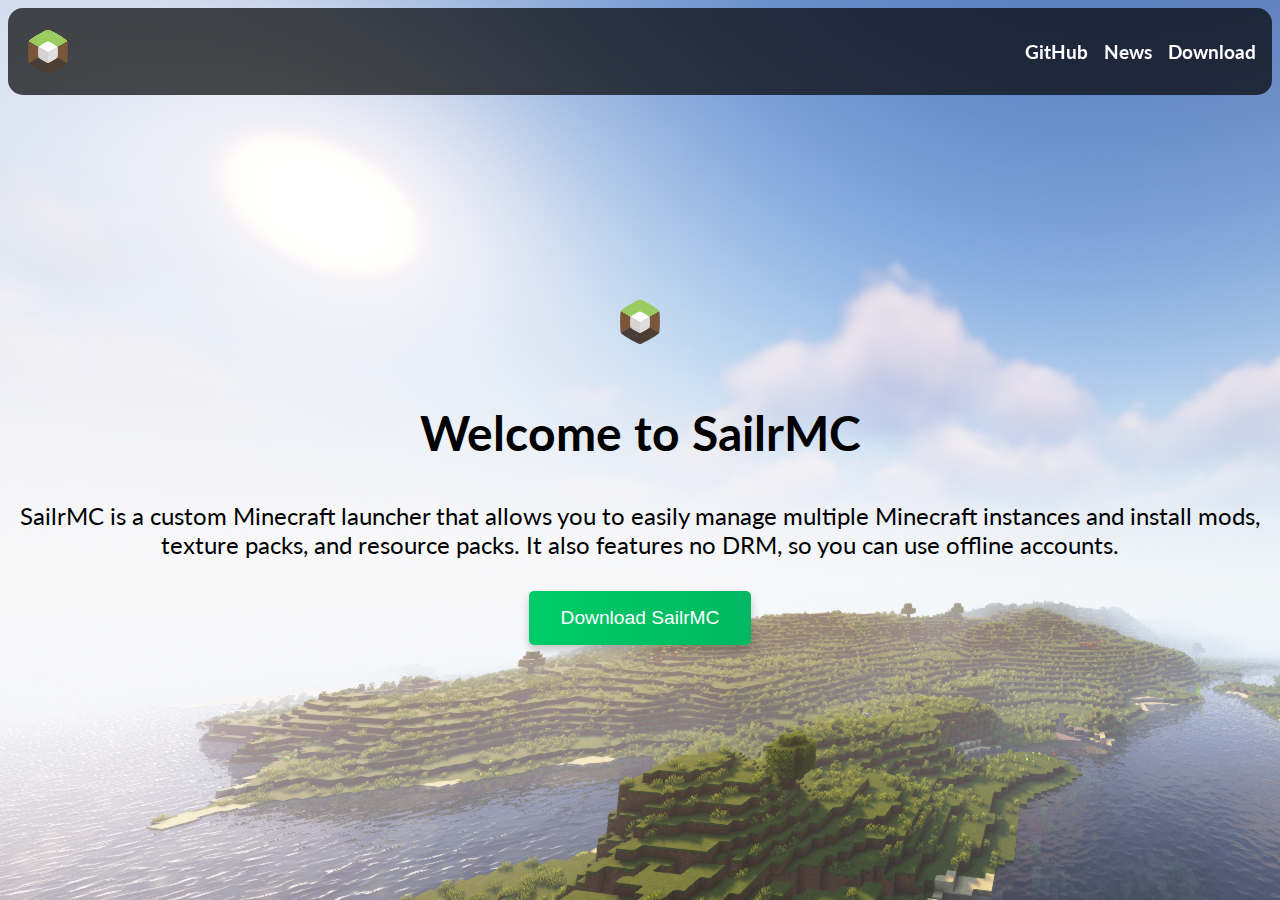
==== index.html @ 8e6ebf60 "initial commit" ====
<!DOCTYPE html>
<html>
	<head>
		<meta charset="UTF-8">
		<title>SailrMC</title>
		<link rel="stylesheet" href="styles.css">
        <link rel="preconnect" href="https://fonts.googleapis.com">
		<link rel="preconnect" href="https://fonts.gstatic.com" crossorigin>
		<link href="https://fonts.googleapis.com/css2?family=Caveat&family=Lato:wght@300&family=Tajawal:wght@200&display=swap" rel="stylesheet">
        <script>alert("wip site. please ignore for now!");</script>
	</head>
	<body>
		<div class="wrapper">
			<nav>
				<div class="navbar">
					<img src="assets/sailrmc.svg" alt="logo">
					<ul>
						<li><a href="https://github.com/SailrMC">GitHub</a></li>
						<li><a href="#">News</a></li>
						<li><a href="#">Download</a></li>
					</ul>
				</div>
			</nav>

			<main>
				<div class="container">
                    <h1><img src="assets/sailrmc.svg" alt="SailrMC Logo"></h1>
					<h1>Welcome to SailrMC</h1>
					<p>SailrMC is a custom Minecraft launcher that allows you to easily manage multiple Minecraft instances and install mods,<br> texture packs, and resource packs. It also features no DRM, so you can use offline accounts.</p>
					<button class="download-btn">Download SailrMC</button>
				</div>
			</main>
		</div>
	</body>
</html>
---- styles.css ----
/* Styles for the navbar */
.navbar {
	display: flex;
	justify-content: space-between;
	align-items: center;
    background-color: rgba(0, 0, 0, 0.7);
    border-radius: 15px;
	backdrop-filter: blur(10px);
	padding: 1rem;
}

.navbar img {
	height: 3rem;
}

.navbar ul {
	display: flex;
	gap: 1rem;
}

.navbar li {
	list-style: none;
}

.navbar a {
	text-decoration: none;
	color: white;
    font-family: 'Lato', sans-serif;
	font-weight: bold;
	font-size: 1.2rem;
}

body {
    background-image: url("assets/bg.png");
}

h1,p {
    font-family: 'Lato', sans-serif;
}

.container {
	display: flex;
	flex-direction: column;
	align-items: center;
	justify-content: center;
	height: 80vh;
}

.container h1 {
	font-size: 3rem;
	margin-bottom: 1rem;
}

.container p {
	font-size: 1.5rem;
	text-align: center;
	margin-bottom: 2rem;
}

.download-btn {
	background-image: linear-gradient(to right, #00cc68, #00b862);
	color: white;
	border: none;
	padding: 1rem 2rem;
	border-radius: 5px;
	font-size: 1.2rem;
	cursor: pointer;
	box-shadow: 0 5px 10px rgba(0, 0, 0, 0.2);
	transition: all 0.2s ease-in-out;
}

.download-btn:hover {
	transform: translateY(-5px);
	box-shadow: 0 8px 15px rgba(0, 0, 0, 0.3);
}
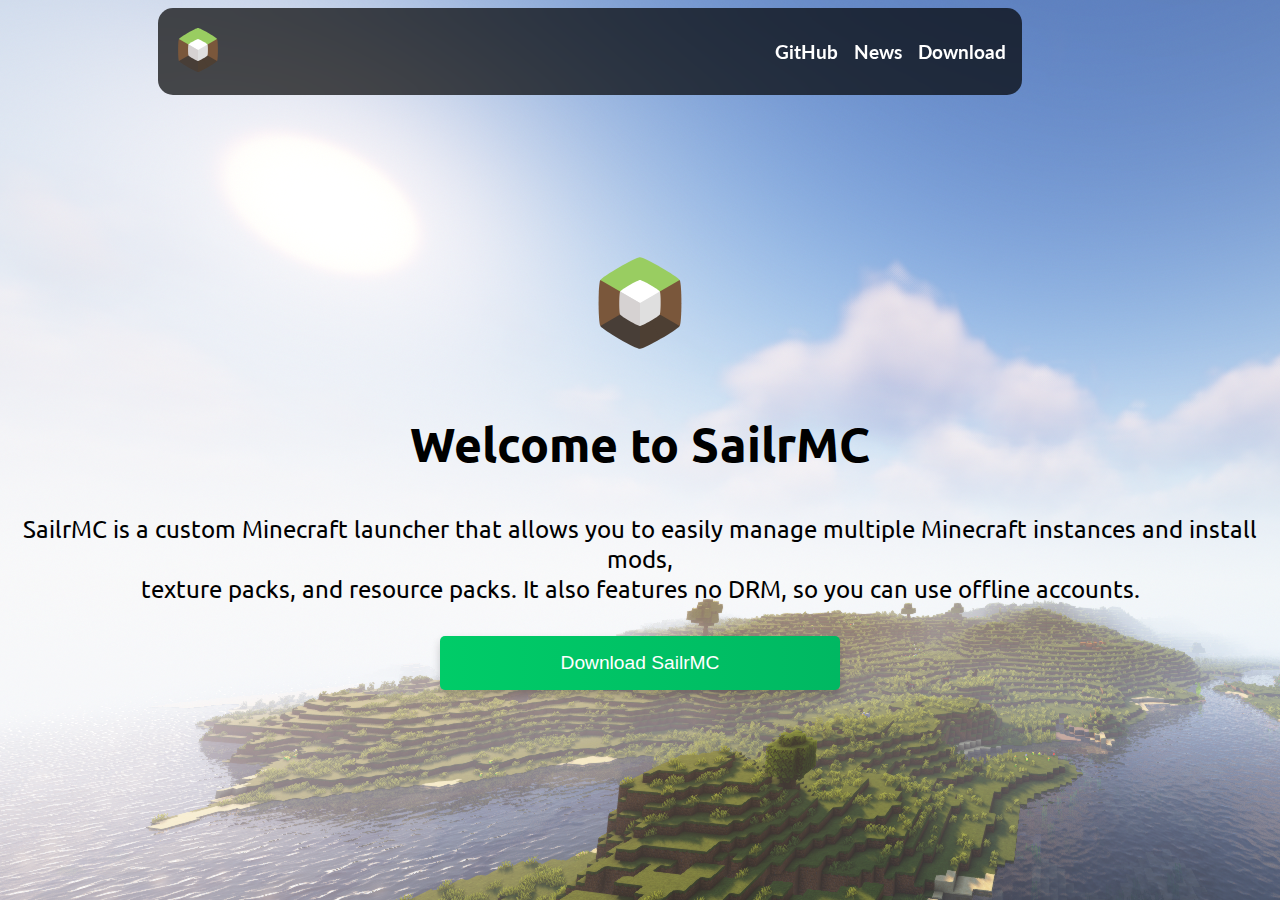
==== commit 00c1e291: "website improvements" ====
--- a/index.html
+++ b/index.html
@@ -3,31 +3,30 @@
 	<head>
 		<meta charset="UTF-8">
 		<title>SailrMC</title>
-		<link rel="stylesheet" href="styles.css">
+		<link rel="stylesheet" href="assets/styles.css">
         <link rel="preconnect" href="https://fonts.googleapis.com">
 		<link rel="preconnect" href="https://fonts.gstatic.com" crossorigin>
-		<link href="https://fonts.googleapis.com/css2?family=Caveat&family=Lato:wght@300&family=Tajawal:wght@200&display=swap" rel="stylesheet">
-        <script>alert("wip site. please ignore for now!");</script>
+		<link href="https://fonts.googleapis.com/css2?family=Caveat&family=Lato:wght@300&family=Tajawal:wght@200&family=Ubuntu:wght@300&display=swap" rel="stylesheet">
 	</head>
 	<body>
 		<div class="wrapper">
 			<nav>
 				<div class="navbar">
-					<img src="assets/sailrmc.svg" alt="logo">
+					<a href="/index.html"><img src="assets/sailrmc.svg" alt="logo"></a>
 					<ul>
 						<li><a href="https://github.com/SailrMC">GitHub</a></li>
-						<li><a href="#">News</a></li>
-						<li><a href="#">Download</a></li>
+						<li><a href="/news/">News</a></li>
+						<li><a href="/downloads.html">Download</a></li>
 					</ul>
 				</div>
 			</nav>
 
 			<main>
 				<div class="container">
-                    <h1><img src="assets/sailrmc.svg" alt="SailrMC Logo"></h1>
+                    <h1><img src="assets/sailrmc.svg" alt="SailrMC Logo" width="100" height="100"></h1>
 					<h1>Welcome to SailrMC</h1>
 					<p>SailrMC is a custom Minecraft launcher that allows you to easily manage multiple Minecraft instances and install mods,<br> texture packs, and resource packs. It also features no DRM, so you can use offline accounts.</p>
-					<button class="download-btn">Download SailrMC</button>
+					<a href="downloads.html"><button class="download-btn">Download SailrMC</button></a>
 				</div>
 			</main>
 		</div>
--- a/assets/styles.css
+++ b/assets/styles.css
@@ -0,0 +1,118 @@
+/* Styles for the navbar */
+.navbar {
+	display: flex;
+	justify-content: space-between;
+	align-items: center;
+	margin-left: 150px;
+	margin-right: 250px;
+	background-color: rgba(0, 0, 0, 0.7);
+	border-radius: 15px;
+	backdrop-filter: blur(10px);
+	padding: 1rem;
+}
+
+.navbar img {
+	height: 3rem;
+}
+
+.navbar ul {
+	display: flex;
+	gap: 1rem;
+}
+
+.navbar li {
+	list-style: none;
+}
+
+.navbar a {
+	transition: all 0.3s ease;
+	text-decoration: none;
+	color: white;
+	font-family: 'Lato', sans-serif;
+	font-weight: bold;
+	font-size: 1.2rem;
+}
+
+.navbar a:hover {
+	transition: all 0.3s ease;
+	text-decoration: none;
+	color: gray;
+	font-family: 'Lato', sans-serif;
+	font-weight: bold;
+	font-size: 1.2rem;
+}
+
+body {
+    background-image: url("bg.png");
+}
+
+h1,p {
+    font-family: 'Ubuntu', sans-serif;
+}
+
+.container {
+	display: flex;
+	flex-direction: column;
+	align-items: center;
+	justify-content: center;
+	height: 80vh;
+}
+
+.container h1 {
+	font-size: 3rem;
+	margin-bottom: 1rem;
+}
+
+.container p {
+	font-size: 1.5rem;
+	text-align: center;
+	margin-bottom: 2rem;
+}
+
+.download-btn {
+	background-image: linear-gradient(to right, #00cc68, #00b862);
+	color: white;
+	border: none;
+	padding: 1rem 2rem;
+	border-radius: 5px;
+	width: 400px;
+	font-size: 1.2rem;
+	cursor: pointer;
+	box-shadow: 0 5px 10px rgba(0, 0, 0, 0.2);
+	transition: all 0.2s ease-in-out;
+}
+
+.download-btn:hover {
+	transform: translateY(-5px);
+	box-shadow: 0 8px 15px rgba(0, 0, 0, 0.3);
+}
+
+.doc {
+	background-color: rgba(0, 0, 0, 0.7);
+	border-radius: 15px;
+	padding: 20px;
+	margin: 20px auto;
+	color: #fff;
+	font-family: 'Tajawal', sans-serif;
+	box-shadow: 0 0 10px rgba(0, 0, 0, 0.3);
+	display: flex;
+	flex-direction: column;
+	backdrop-filter: blur(5px);
+	height: auto;
+}
+
+.doc a {
+	transition: all 0.2s ease-in-out;
+	text-decoration: none;
+	color: lightgray;
+}
+
+.doc a:hover {
+	transition: all 0.2s ease-in-out;
+	text-decoration: none;
+	color: aqua;
+}
+
+.doc p,li {
+	font-family: 'Ubuntu', sans-serif;
+}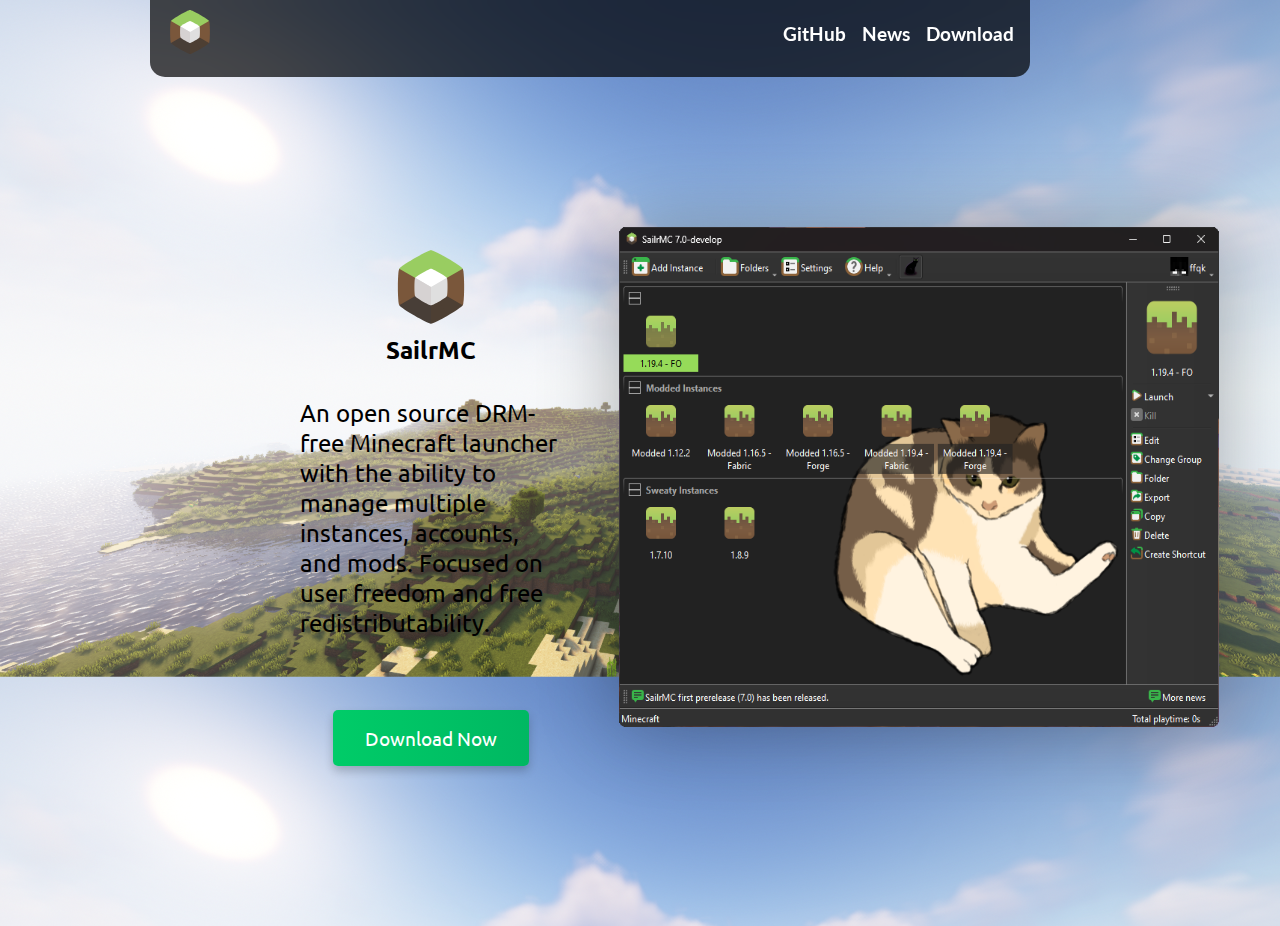
==== commit bd982514: "Signed-off-by: ffqq <ffqq@danwin1210.de>" ====
--- a/index.html
+++ b/index.html
@@ -9,6 +9,7 @@
 		<link href="https://fonts.googleapis.com/css2?family=Caveat&family=Lato:wght@300&family=Tajawal:wght@200&family=Ubuntu:wght@300&display=swap" rel="stylesheet">
 	</head>
 	<body>
+	<header>
 		<div class="wrapper">
 			<nav>
 				<div class="navbar">
@@ -20,15 +21,21 @@
 					</ul>
 				</div>
 			</nav>
+		<main>
+		  <div class="content">
+			<div class="left">
+			  <h2><img src="assets/sailrmc.svg" alt="SailrMC Logo" width=80px height=80px><br>SailrMC</h2>
+			  <p>An open source DRM-free Minecraft launcher with the ability to manage multiple instances, accounts, and mods. Focused on user freedom and free redistributability.</p>
+			  <br>
 
-			<main>
-				<div class="container">
-                    <h1><img src="assets/sailrmc.svg" alt="SailrMC Logo" width="100" height="100"></h1>
-					<h1>Welcome to SailrMC</h1>
-					<p>SailrMC is a custom Minecraft launcher that allows you to easily manage multiple Minecraft instances and install mods,<br> texture packs, and resource packs. It also features no DRM, so you can use offline accounts.</p>
-					<a href="downloads.html"><button class="download-btn">Download SailrMC</button></a>
-				</div>
-			</main>
-		</div>
+			</br>
+			  <p style="text-align: center;"><a href="#" class="download-btn">Download Now</a></p>
+			</div>
+			<div class="right">
+				<img src="assets/launcher.png" alt="launcher" width=600px height=500px>
+			</div>
+		  </div>
+		</main>
+	</header>
 	</body>
 </html>
--- a/assets/styles.css
+++ b/assets/styles.css
@@ -3,10 +3,8 @@
 	display: flex;
 	justify-content: space-between;
 	align-items: center;
-	margin-left: 150px;
-	margin-right: 250px;
 	background-color: rgba(0, 0, 0, 0.7);
-	border-radius: 15px;
+	border-radius: 0 0 15px 15px;
 	backdrop-filter: blur(10px);
 	padding: 1rem;
 }
@@ -42,14 +40,72 @@
 	font-size: 1.2rem;
 }
 
+  
+.left {
+	width: 45%;
+}
+  
+.right {
+	width: 45%;
+}
+.right img {
+	border-radius: 5px;
+	box-shadow: 0 0 80px rgba(0, 0, 0, 0.3);
+}
+
 body {
     background-image: url("bg.png");
+	background-size: 100% auto;
+	margin-top: -10px;
+	margin-left: 150px;
+	margin-right: 250px;
 }
 
 h1,p {
     font-family: 'Ubuntu', sans-serif;
 }
 
+
+
+.overlay {
+	position: absolute;
+	top: 0;
+	left: 0;
+	background-color: rgba(0, 0, 0, 0.5);
+	display: flex;
+	flex-direction: column;
+	justify-content: center;
+	align-items: center;
+}
+  
+.content {
+	color: #000;
+	display: flex;
+	flex-wrap: wrap;
+	justify-content: space-between;
+	margin: 100px;
+	padding: 50px;
+}
+
+.content a {
+	text-decoration: none;
+}
+
+.content h1,h2,h3,h4 {
+	font-size: 1.5rem;
+	text-align: center;
+	margin-bottom: 2rem;
+	font-family: 'Ubuntu', sans-serif;
+}
+
+.content p {
+	font-family: 'Ubuntu', sans-serif;
+	font-size: 1.5rem;
+}
+
+.p-left {
+	text-align: left;
+}
 .container {
 	display: flex;
 	flex-direction: column;
